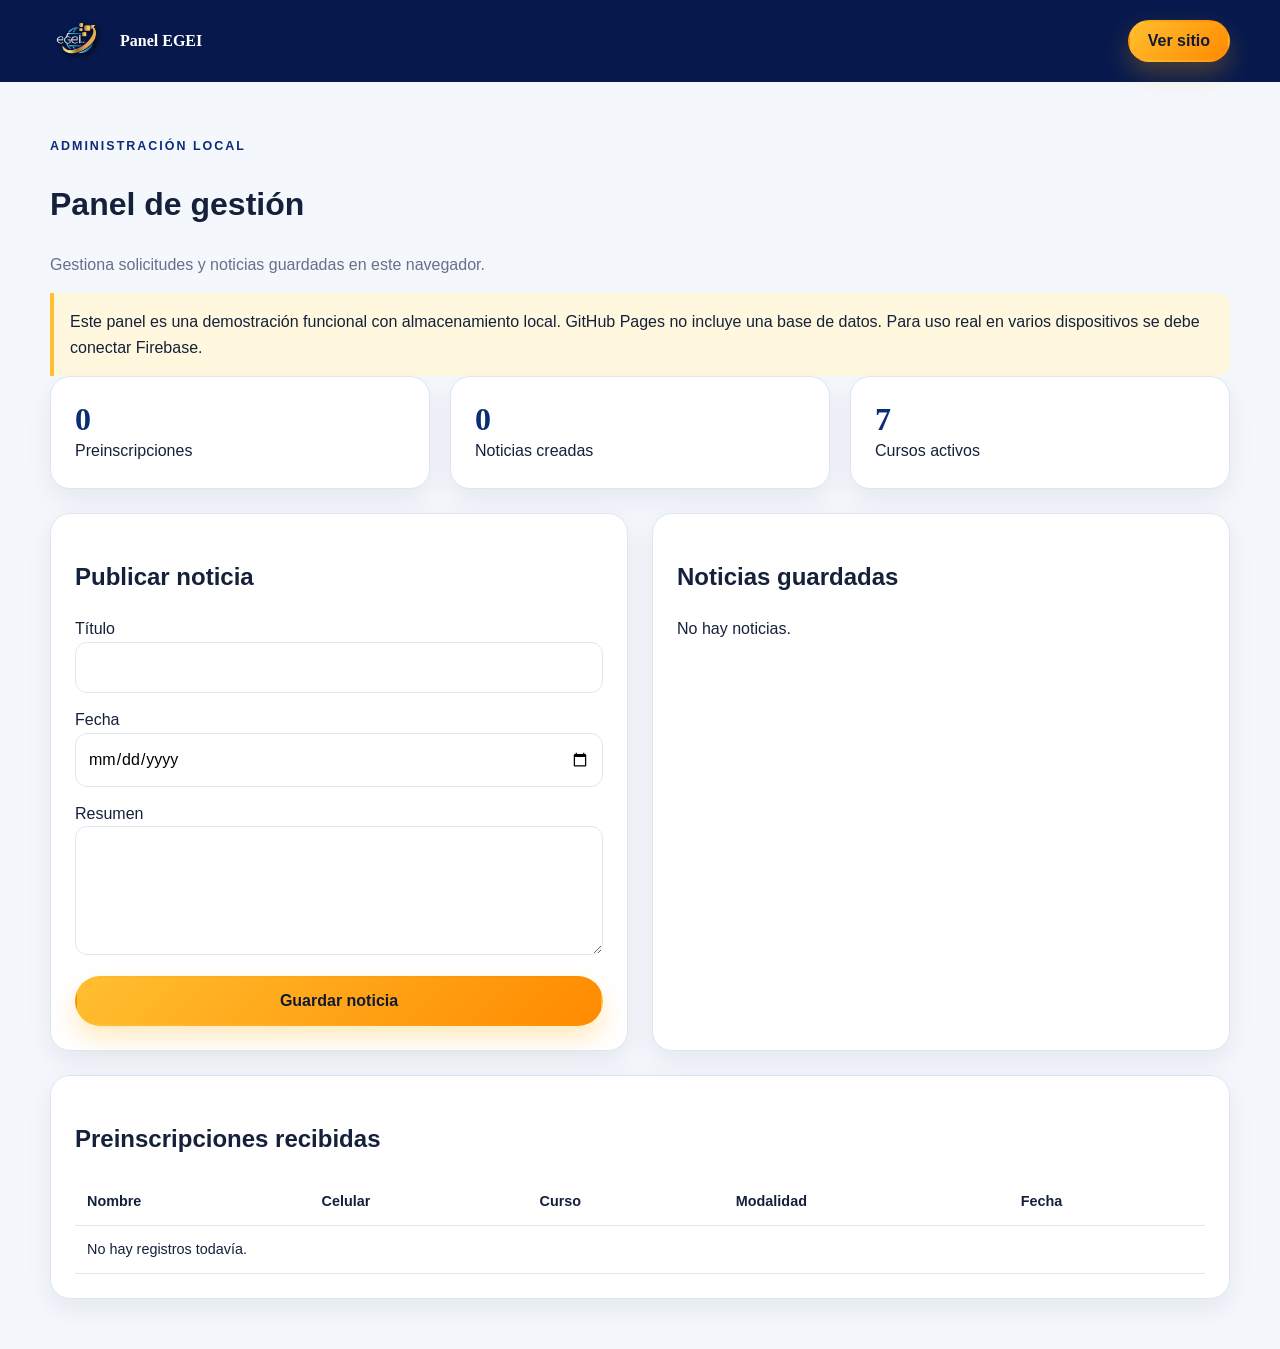
==== admin/index.html @ b2379aad "Add files via upload" ====
<!doctype html>
<html lang="es"><head>
<meta charset="utf-8"><meta name="viewport" content="width=device-width,initial-scale=1">
<title>Panel administrativo | EGEI Digital</title>
<link rel="stylesheet" href="../assets/css/style.css">
</head>
<body class="portal-shell">
<header class="portal-header"><div class="container">
<a class="portal-brand" href="../index.html"><img src="../assets/images/branding/logo-egei.png" alt="EGEI">Panel EGEI</a>
<a class="btn btn-small" href="../index.html">Ver sitio</a>
</div></header>
<main class="portal-main"><div class="container">
<div class="section-heading left"><span class="eyebrow dark">Administración local</span><h1>Panel de gestión</h1>
<p>Gestiona solicitudes y noticias guardadas en este navegador.</p></div>
<div class="portal-note">Este panel es una demostración funcional con almacenamiento local. GitHub Pages no incluye una base de datos. Para uso real en varios dispositivos se debe conectar Firebase.</div>
<div class="dashboard-grid">
<article class="metric-card"><strong id="metric-registrations">0</strong><span>Preinscripciones</span></article>
<article class="metric-card"><strong id="metric-news">0</strong><span>Noticias creadas</span></article>
<article class="metric-card"><strong>7</strong><span>Cursos activos</span></article>
</div>
<div class="admin-layout">
<section class="panel-card">
<h2>Publicar noticia</h2>
<form class="admin-form" id="news-form">
<label>Título<input id="news-title" required></label>
<label>Fecha<input id="news-date" type="date" required></label>
<label>Resumen<textarea id="news-summary" rows="4" required></textarea></label>
<button class="btn" type="submit">Guardar noticia</button>
</form>
</section>
<section class="panel-card">
<h2>Noticias guardadas</h2>
<div id="news-list"></div>
</section>
</div>
<section class="panel-card" style="margin-top:24px">
<h2>Preinscripciones recibidas</h2>
<div style="overflow:auto"><table class="data-table"><thead><tr><th>Nombre</th><th>Celular</th><th>Curso</th><th>Modalidad</th><th>Fecha</th></tr></thead><tbody id="registration-table"></tbody></table></div>
</section>
</div></main>
<script src="../assets/js/admin.js"></script>
</body></html>
---- assets/css/style.css ----
:root{
  --navy:#07194c;
  --navy-2:#0b2d78;
  --blue:#00a9e8;
  --gold:#ffbf2f;
  --purple:#5a16e8;
  --green:#138a42;
  --white:#fff;
  --ink:#15213a;
  --muted:#65708a;
  --surface:#f4f7fc;
  --line:#dfe6f2;
  --shadow:0 18px 50px rgba(7,25,76,.12);
  --radius:22px;
  --container:1180px;
}
*{box-sizing:border-box}
html{scroll-behavior:smooth}
body{margin:0;font-family:"Open Sans",sans-serif;color:var(--ink);background:var(--white);line-height:1.6;overflow-x:hidden}
img{display:block;max-width:100%}
a{color:inherit;text-decoration:none}
button,input,select,textarea{font:inherit}
button{cursor:pointer}
.container{width:min(calc(100% - 32px),var(--container));margin-inline:auto}
.skip-link{position:fixed;left:16px;top:-60px;background:#fff;padding:12px;z-index:999}
.skip-link:focus{top:16px}

.site-header{position:sticky;top:0;z-index:50;background:rgba(4,16,53,.94);backdrop-filter:blur(14px);box-shadow:0 8px 30px rgba(0,0,0,.15)}
.navbar{min-height:78px;display:flex;align-items:center;justify-content:space-between;gap:24px}
.brand{display:flex;align-items:center;gap:12px;color:#fff}
.brand img{width:64px;height:52px;object-fit:contain}
.brand span{display:grid;line-height:1.2}
.brand strong{font:800 1rem Montserrat}
.brand small{color:#c6d5f4;font-size:.72rem}
.nav-links{display:flex;align-items:center;gap:22px;color:#fff;font-weight:700;font-size:.9rem}
.nav-links>a:not(.btn):hover{color:var(--gold)}
.menu-toggle{display:none;background:transparent;border:0;padding:10px}
.menu-toggle span{display:block;width:27px;height:3px;margin:5px;border-radius:4px;background:#fff}

.btn{display:inline-flex;justify-content:center;align-items:center;min-height:50px;padding:0 22px;border:2px solid transparent;border-radius:999px;background:linear-gradient(135deg,var(--gold),#ff8a00);color:#111a35;font-weight:900;box-shadow:0 12px 25px rgba(255,170,0,.25);transition:.2s}
.btn:hover{transform:translateY(-2px);box-shadow:0 16px 30px rgba(255,170,0,.34)}
.btn-small{min-height:42px;padding-inline:18px}
.btn-outline{color:#fff;background:rgba(255,255,255,.08);border-color:rgba(255,255,255,.65);box-shadow:none}
.btn-light{background:#fff;color:var(--navy);box-shadow:none}

.hero-slider{min-height:680px;position:relative;background:var(--navy)}
.hero-slide{position:absolute;inset:0;display:grid;align-items:center;opacity:0;visibility:hidden;transform:scale(1.01);transition:opacity .7s,visibility .7s,transform 1.2s}
.hero-slide.active{opacity:1;visibility:visible;transform:scale(1)}
.hero-image{position:absolute;inset:0;background-position:center;background-size:cover}
.hero-overlay{position:absolute;inset:0;background:linear-gradient(90deg,rgba(3,12,43,.97),rgba(3,12,43,.72) 46%,rgba(3,12,43,.16) 78%)}
.hero-overlay-green{background:linear-gradient(90deg,rgba(2,45,21,.97),rgba(3,55,29,.76) 48%,rgba(2,29,18,.22) 78%)}
.hero-overlay-blue{background:linear-gradient(90deg,rgba(3,24,72,.97),rgba(0,77,146,.74) 48%,rgba(0,63,125,.18) 78%)}
.hero-content{position:relative;z-index:2;color:#fff;padding-block:90px}
.hero h1,.hero h2{max-width:760px;margin:14px 0 20px;font:900 clamp(2.5rem,6vw,5.3rem)/.99 Montserrat;letter-spacing:-3px;text-wrap:balance}
.hero p{max-width:630px;font-size:clamp(1rem,2vw,1.22rem);color:#d9e5ff}
.eyebrow{display:inline-flex;text-transform:uppercase;letter-spacing:2px;font-weight:800;font-size:.78rem;color:var(--gold)}
.eyebrow.dark{color:var(--navy-2)}
.hero-actions{display:flex;flex-wrap:wrap;gap:14px;margin-top:32px}
.hero-controls{position:absolute;z-index:6;left:50%;bottom:28px;transform:translateX(-50%);display:flex;align-items:center;justify-content:center;gap:14px;pointer-events:none}
.hero-controls button{pointer-events:auto}
.hero-arrow{width:42px;height:42px;border:1px solid rgba(255,255,255,.5);border-radius:50%;background:rgba(4,16,53,.48);color:#fff;font-size:1.8rem}
.hero-dots{display:flex;gap:8px;padding:10px 13px;background:rgba(4,16,53,.46);border-radius:99px}
.hero-dot{width:10px;height:10px;border:0;border-radius:50%;background:rgba(255,255,255,.45)}
.hero-dot.active{width:28px;border-radius:99px;background:var(--gold)}

.quick-info{position:relative;z-index:3;margin-top:-40px}
.quick-grid{display:grid;grid-template-columns:repeat(4,1fr);background:#fff;border-radius:var(--radius);box-shadow:var(--shadow);overflow:hidden}
.quick-grid article{padding:24px;text-align:center;border-right:1px solid var(--line)}
.quick-grid article:last-child{border:0}
.quick-grid strong{display:block;font:900 1.6rem Montserrat;color:var(--navy-2)}
.quick-grid span{color:var(--muted);font-size:.9rem}

.section{padding:100px 0}
.section-alt{background:var(--surface)}
.section-heading{max-width:760px;margin:0 auto 44px;text-align:center}
.section-heading.left{margin:0;text-align:left}
.section-heading h2,.contact-copy h2,.promo-card h2{margin:8px 0 14px;font:900 clamp(2rem,4vw,3.4rem)/1.08 Montserrat;letter-spacing:-1.6px}
.section-heading p{color:var(--muted)}

.starts-grid{display:grid;gap:18px}
.start-card{display:grid;grid-template-columns:92px 1fr auto;align-items:center;gap:24px;padding:22px 26px;border:1px solid var(--line);border-radius:20px;background:#fff;box-shadow:0 9px 28px rgba(7,25,76,.07)}
.start-date{width:74px;height:74px;display:grid;place-items:center;align-content:center;border-radius:18px;color:#fff;background:linear-gradient(135deg,var(--navy-2),var(--purple))}
.start-date strong{font:900 1.65rem/1 Montserrat}
.start-date span{font-size:.74rem;font-weight:900}
.start-card h3{margin:4px 0 3px;font:800 1.15rem Montserrat}
.start-card p{margin:0;color:var(--muted)}
.status{color:var(--green);font-size:.76rem;font-weight:900;text-transform:uppercase}

.course-tools{display:flex;align-items:end;justify-content:space-between;gap:24px;margin-bottom:28px}
.course-search{display:grid;gap:7px;width:min(100%,450px);font-weight:800;font-size:.86rem}
.course-search input{width:100%;padding:14px 18px;border:1px solid #cfd8e8;border-radius:999px;background:#fff}
.course-filters{display:flex;flex-wrap:wrap;gap:8px}
.filter-btn{border:1px solid var(--line);background:#fff;color:var(--navy-2);font-weight:800;padding:10px 14px;border-radius:999px}
.filter-btn.active,.filter-btn:hover{background:var(--navy-2);color:#fff}
.courses-grid{display:grid;grid-template-columns:repeat(3,1fr);gap:26px}
.course-card{border-radius:var(--radius);overflow:hidden;background:#fff;border:1px solid var(--line);box-shadow:0 10px 30px rgba(12,35,85,.07);transition:.25s}
.course-card:hover{transform:translateY(-8px);box-shadow:var(--shadow)}
.course-card img{width:100%;aspect-ratio:1/1;object-fit:cover}
.course-body{padding:22px}
.course-body h3{margin:10px 0 8px;font:800 1.22rem Montserrat}
.course-body p{min-height:76px;color:var(--muted)}
.tag{display:inline-flex;padding:5px 10px;border-radius:99px;background:#e9f2ff;color:var(--navy-2);font-size:.75rem;font-weight:800}
.text-link{padding:0;border:0;background:transparent;color:var(--navy-2);font-weight:900}
.text-link:hover{color:var(--purple)}
.course-card.is-hidden{display:none}
.empty-state{text-align:center;color:var(--muted);font-weight:800}

.benefits-grid{display:grid;grid-template-columns:repeat(4,1fr);gap:22px}
.benefits-grid article{padding:30px 24px;background:#fff;border-radius:var(--radius);box-shadow:0 8px 25px rgba(7,25,76,.07)}
.icon{width:48px;height:48px;display:grid;place-items:center;border-radius:15px;color:#fff;background:linear-gradient(135deg,var(--navy-2),var(--blue));font-weight:900;font-size:1.2rem}
.benefits-grid h3{font:800 1.08rem Montserrat;margin:18px 0 8px}
.benefits-grid p{color:var(--muted);font-size:.94rem}

.stats-section{padding-top:0}
.stats-grid{display:grid;grid-template-columns:repeat(4,1fr);gap:18px}
.stats-grid article{padding:32px;border-radius:22px;text-align:center;color:#fff;background:linear-gradient(135deg,var(--navy),var(--navy-2));box-shadow:var(--shadow)}
.stats-grid strong{display:block;font:900 2.3rem Montserrat;color:var(--gold)}
.stats-grid span{color:#d5e3ff}

.faq-layout{display:grid;grid-template-columns:.8fr 1.2fr;gap:70px;align-items:start}
.faq-list{display:grid;gap:14px}
.faq-item{border:1px solid var(--line);border-radius:18px;background:#fff;overflow:hidden}
.faq-question{width:100%;display:flex;justify-content:space-between;gap:20px;padding:20px 22px;border:0;background:#fff;color:var(--ink);font-weight:900;text-align:left}
.faq-question b{font-size:1.25rem;color:var(--navy-2)}
.faq-answer{max-height:0;overflow:hidden;transition:max-height .3s ease}
.faq-answer p{margin:0;padding:0 22px 22px;color:var(--muted)}
.faq-item.open .faq-answer{max-height:180px}
.faq-item.open .faq-question b{transform:rotate(45deg)}

.promo-section{padding-top:0}
.promo-card{padding:48px;border-radius:28px;color:#fff;display:flex;align-items:center;justify-content:space-between;gap:32px;background:radial-gradient(circle at 80% 10%,rgba(0,169,232,.65),transparent 30%),linear-gradient(135deg,var(--navy),var(--purple))}
.promo-card>div{max-width:760px}
.promo-card p{color:#d8e6ff}

.contact-grid{display:grid;grid-template-columns:.85fr 1.15fr;gap:70px;align-items:start}
.contact-copy p{color:var(--muted)}
.contact-data{margin-top:30px;padding:22px;border-left:4px solid var(--gold);background:var(--surface);border-radius:0 16px 16px 0}
.contact-data p{margin:5px 0}
.social-links{display:flex;gap:10px;margin-top:22px}
.social-links a{padding:10px 14px;border-radius:999px;background:var(--navy-2);color:#fff;font-weight:800}
.contact-form{display:grid;gap:18px;padding:32px;border-radius:var(--radius);background:#fff;box-shadow:var(--shadow);border:1px solid var(--line)}
.contact-form label{display:grid;gap:7px;font-weight:800;font-size:.9rem}
.contact-form input,.contact-form select,.contact-form textarea{width:100%;padding:14px 15px;border-radius:12px;border:1px solid #cfd8e8;background:#fbfcff;color:var(--ink)}
.contact-form input:focus,.contact-form select:focus,.contact-form textarea:focus{outline:3px solid rgba(0,169,232,.18);border-color:var(--blue)}
.contact-form small{color:var(--muted)}

.footer{padding:56px 0 20px;color:#d8e6ff;background:#030d2e}
.footer-grid{display:flex;align-items:center;justify-content:space-between;gap:30px;padding-bottom:36px}
.footer-brand{display:flex;align-items:center;gap:16px}
.footer-brand img{width:84px}
.footer-brand div{display:grid}
.footer-brand strong{color:#fff;font:800 1.1rem Montserrat}
.footer-brand span{color:#9db0d6}
.footer-links{display:flex;flex-wrap:wrap;gap:22px;font-weight:700}
.footer-links a:hover{color:var(--gold)}
.footer-bottom{display:flex;justify-content:space-between;gap:20px;padding-top:20px;border-top:1px solid rgba(255,255,255,.12);color:#8fa5d0;font-size:.86rem}

.whatsapp-float{position:fixed;right:20px;bottom:78px;z-index:30;display:inline-flex;align-items:center;gap:9px;min-height:50px;padding:0 18px;border-radius:999px;color:#fff;background:#20b858;box-shadow:0 16px 36px rgba(13,135,65,.32);font-weight:900}
.back-to-top{position:fixed;right:20px;bottom:20px;z-index:20;width:46px;height:46px;border:0;border-radius:50%;background:var(--navy-2);color:#fff;box-shadow:var(--shadow);opacity:0;pointer-events:none;transform:translateY(10px);transition:.2s}
.back-to-top.visible{opacity:1;pointer-events:auto;transform:none}

.reveal{opacity:0;transform:translateY(24px);transition:opacity .7s ease,transform .7s ease}
.reveal.visible{opacity:1;transform:none}

@media(max-width:980px){
  .menu-toggle{display:block}
  .nav-links{display:none;position:absolute;top:78px;left:16px;right:16px;padding:22px;border-radius:18px;background:#07194c;box-shadow:var(--shadow);flex-direction:column;align-items:stretch}
  .nav-links.open{display:flex}
  .courses-grid{grid-template-columns:repeat(2,1fr)}
  .benefits-grid,.stats-grid{grid-template-columns:repeat(2,1fr)}
  .contact-grid,.faq-layout{grid-template-columns:1fr}
}
@media(max-width:680px){
  .brand small{display:none}
  .brand img{width:56px}
  .hero-slider{min-height:620px}
  .hero-image{background-position:62% center}
  .hero-overlay{background:linear-gradient(90deg,rgba(3,12,43,.97),rgba(3,12,43,.76))}
  .hero h1,.hero h2{letter-spacing:-1.7px}
  .quick-info{margin-top:0}
  .quick-grid{grid-template-columns:repeat(2,1fr);border-radius:0}
  .quick-grid article:nth-child(2){border-right:0}
  .section{padding:72px 0}
  .start-card{grid-template-columns:74px 1fr;padding:18px;gap:16px}
  .start-card .btn{grid-column:1/-1;width:100%}
  .course-tools{align-items:stretch;flex-direction:column}
  .courses-grid,.benefits-grid,.stats-grid{grid-template-columns:1fr}
  .course-body p{min-height:0}
  .promo-card{padding:32px 24px;flex-direction:column;align-items:flex-start}
  .contact-form{padding:23px}
  .footer-grid,.footer-bottom{flex-direction:column;align-items:flex-start}
  .whatsapp-float{right:14px;bottom:72px;padding:0;width:52px;justify-content:center}
  .whatsapp-float strong{display:none}
}

.blog-grid{display:grid;grid-template-columns:repeat(3,1fr);gap:24px}
.blog-card{padding:28px;border:1px solid var(--line);border-radius:var(--radius);background:#fff;box-shadow:0 10px 30px rgba(12,35,85,.07)}
.blog-card h3{font:800 1.2rem Montserrat;margin:10px 0}
.blog-card p{color:var(--muted)}
.blog-date{color:var(--purple);font-weight:900;font-size:.78rem;text-transform:uppercase}
.portal-shell{min-height:100vh;background:var(--surface)}
.portal-header{background:var(--navy);color:#fff;padding:18px 0}
.portal-header .container{display:flex;align-items:center;justify-content:space-between;gap:20px}
.portal-brand{display:flex;align-items:center;gap:12px;font:800 1rem Montserrat}
.portal-brand img{width:58px}
.portal-main{padding:50px 0}
.dashboard-grid{display:grid;grid-template-columns:repeat(3,1fr);gap:20px}
.metric-card,.panel-card{background:#fff;border:1px solid var(--line);border-radius:20px;padding:24px;box-shadow:0 10px 28px rgba(7,25,76,.07)}
.metric-card strong{display:block;font:900 2rem Montserrat;color:var(--navy-2)}
.admin-layout{display:grid;grid-template-columns:1fr 1fr;gap:24px;margin-top:24px}
.admin-form{display:grid;gap:14px}
.admin-form input,.admin-form select,.admin-form textarea{width:100%;padding:12px;border:1px solid var(--line);border-radius:12px}
.data-table{width:100%;border-collapse:collapse}
.data-table th,.data-table td{padding:12px;border-bottom:1px solid var(--line);text-align:left;font-size:.9rem}
.portal-note{padding:16px;border-left:4px solid var(--gold);background:#fff8df;border-radius:0 12px 12px 0}
@media(max-width:900px){.blog-grid,.dashboard-grid,.admin-layout{grid-template-columns:1fr}}
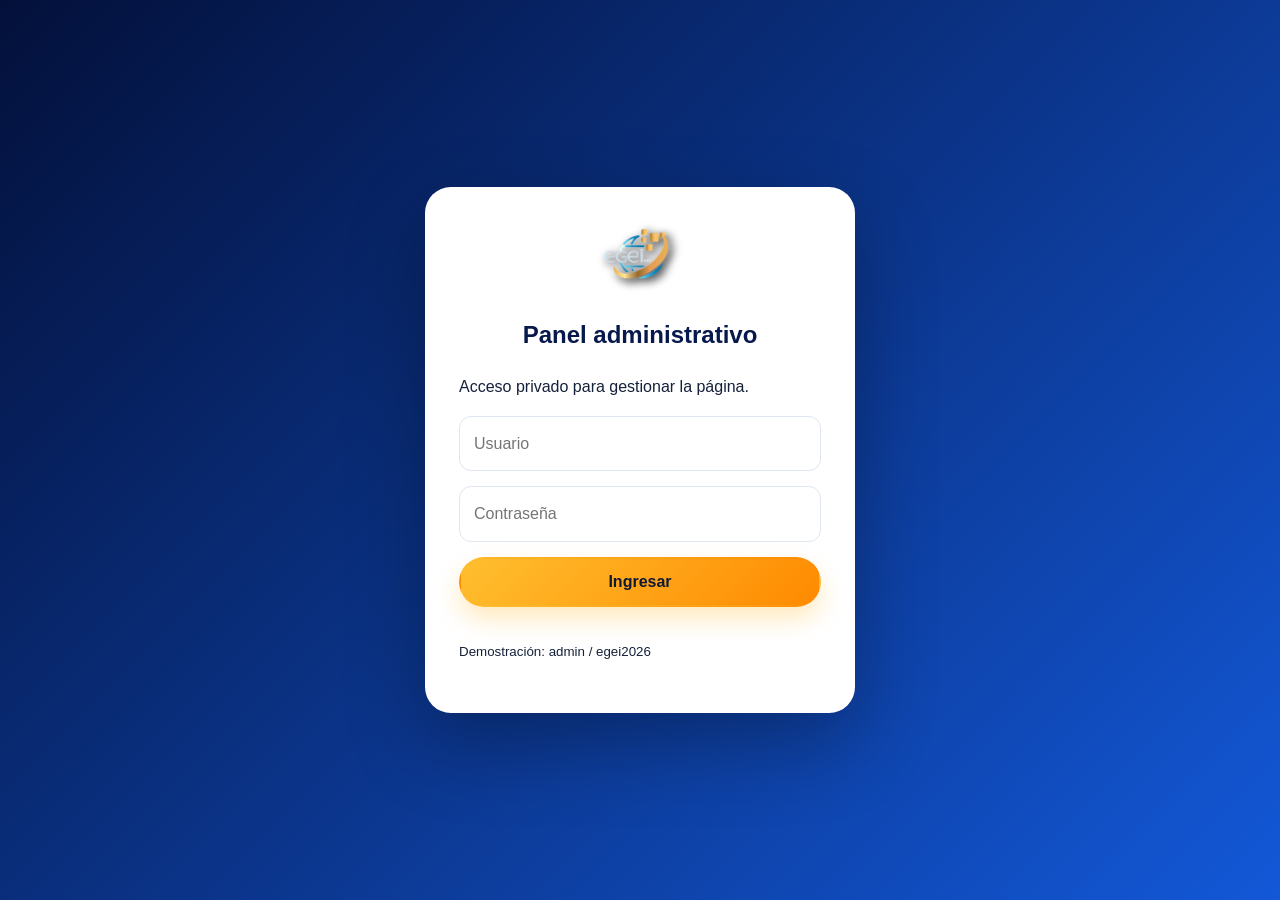
==== commit 546894aa: "Add files via upload" ====
--- a/admin/index.html
+++ b/admin/index.html
@@ -1,42 +1,9 @@
-<!doctype html>
-<html lang="es"><head>
-<meta charset="utf-8"><meta name="viewport" content="width=device-width,initial-scale=1">
-<title>Panel administrativo | EGEI Digital</title>
-<link rel="stylesheet" href="../assets/css/style.css">
-</head>
-<body class="portal-shell">
-<header class="portal-header"><div class="container">
-<a class="portal-brand" href="../index.html"><img src="../assets/images/branding/logo-egei.png" alt="EGEI">Panel EGEI</a>
-<a class="btn btn-small" href="../index.html">Ver sitio</a>
-</div></header>
-<main class="portal-main"><div class="container">
-<div class="section-heading left"><span class="eyebrow dark">Administración local</span><h1>Panel de gestión</h1>
-<p>Gestiona solicitudes y noticias guardadas en este navegador.</p></div>
-<div class="portal-note">Este panel es una demostración funcional con almacenamiento local. GitHub Pages no incluye una base de datos. Para uso real en varios dispositivos se debe conectar Firebase.</div>
-<div class="dashboard-grid">
-<article class="metric-card"><strong id="metric-registrations">0</strong><span>Preinscripciones</span></article>
-<article class="metric-card"><strong id="metric-news">0</strong><span>Noticias creadas</span></article>
-<article class="metric-card"><strong>7</strong><span>Cursos activos</span></article>
-</div>
-<div class="admin-layout">
-<section class="panel-card">
-<h2>Publicar noticia</h2>
-<form class="admin-form" id="news-form">
-<label>Título<input id="news-title" required></label>
-<label>Fecha<input id="news-date" type="date" required></label>
-<label>Resumen<textarea id="news-summary" rows="4" required></textarea></label>
-<button class="btn" type="submit">Guardar noticia</button>
-</form>
-</section>
-<section class="panel-card">
-<h2>Noticias guardadas</h2>
-<div id="news-list"></div>
-</section>
-</div>
-<section class="panel-card" style="margin-top:24px">
-<h2>Preinscripciones recibidas</h2>
-<div style="overflow:auto"><table class="data-table"><thead><tr><th>Nombre</th><th>Celular</th><th>Curso</th><th>Modalidad</th><th>Fecha</th></tr></thead><tbody id="registration-table"></tbody></table></div>
-</section>
-</div></main>
-<script src="../assets/js/admin.js"></script>
-</body></html>+<!doctype html><html lang="es"><head><meta charset="utf-8"><meta name="viewport" content="width=device-width,initial-scale=1"><title>Panel EGEI</title><link rel="stylesheet" href="../assets/css/style.css"></head><body><div class="admin-shell">
+<aside class="admin-sidebar"><a class="portal-brand" href="../index.html"><img src="../assets/images/branding/logo-egei.png" alt="EGEI">Panel EGEI</a><nav class="admin-nav"><button class="active" data-id="resumen">Resumen</button><button data-id="inicios">Inicios</button><button data-id="banners">Banners</button><button data-id="noticias">Noticias</button><button data-id="registros">Preinscripciones</button><a href="../index.html">Ver página</a><button id="logout">Cerrar sesión</button></nav></aside>
+<main class="admin-main"><h1>Panel de control</h1>
+<section class="admin-section active" id="resumen"><div class="admin-card-grid"><article class="metric-card"><strong id="m-reg">0</strong><span>Preinscripciones</span></article><article class="metric-card"><strong id="m-news">0</strong><span>Noticias</span></article><article class="metric-card"><strong>7</strong><span>Cursos</span></article><article class="metric-card"><strong>2</strong><span>Modalidades</span></article></div></section>
+<section class="admin-section" id="inicios"><div class="panel-card"><h2>Gestión de próximos inicios</h2><p>Área preparada para conectar fechas con Firebase.</p></div></section>
+<section class="admin-section" id="banners"><div class="panel-card"><h2>Gestión de banners</h2><p>Área preparada para administrar promociones destacadas.</p></div></section>
+<section class="admin-section" id="noticias"><div class="panel-card"><h2>Noticias</h2><form class="admin-form" id="news-form"><input id="news-title" placeholder="Título" required><input id="news-date" type="date" required><textarea id="news-summary" placeholder="Resumen" required></textarea><button class="btn">Guardar</button></form><div id="news-list"></div></div></section>
+<section class="admin-section" id="registros"><div class="panel-card"><h2>Preinscripciones</h2><div style="overflow:auto"><table class="data-table"><thead><tr><th>Nombre</th><th>Celular</th><th>Curso</th><th>Modalidad</th></tr></thead><tbody id="registration-table"></tbody></table></div></div></section>
+</main></div><script src="../assets/js/admin-v7.js"></script></body></html>
--- a/assets/css/style.css
+++ b/assets/css/style.css
@@ -214,3 +214,22 @@
 .data-table th,.data-table td{padding:12px;border-bottom:1px solid var(--line);text-align:left;font-size:.9rem}
 .portal-note{padding:16px;border-left:4px solid var(--gold);background:#fff8df;border-radius:0 12px 12px 0}
 @media(max-width:900px){.blog-grid,.dashboard-grid,.admin-layout{grid-template-columns:1fr}}
+
+body.dark-mode{--white:#081127;--ink:#edf4ff;--muted:#aab8d5;--surface:#0d1933;--line:#253454;background:#081127;color:var(--ink)}
+body.dark-mode .course-card,body.dark-mode .start-card,body.dark-mode .benefits-grid article,body.dark-mode .faq-item,body.dark-mode .faq-question,body.dark-mode .contact-form,body.dark-mode .blog-card,body.dark-mode .quick-grid{background:#101d38;color:var(--ink)}
+.theme-toggle{width:40px;height:40px;border:1px solid rgba(255,255,255,.3);border-radius:50%;background:rgba(255,255,255,.08);color:#fff}
+.admin-shell{display:grid;grid-template-columns:250px 1fr;min-height:100vh;background:var(--surface)}
+.admin-sidebar{background:#06143f;color:#fff;padding:25px 18px}
+.admin-nav{display:grid;gap:8px;margin-top:28px}
+.admin-nav button,.admin-nav a{padding:12px;border:0;border-radius:12px;background:transparent;color:#fff;text-align:left;font-weight:800}
+.admin-nav button.active,.admin-nav button:hover,.admin-nav a:hover{background:rgba(255,255,255,.12)}
+.admin-main{padding:34px}.admin-section{display:none}.admin-section.active{display:block}
+.admin-card-grid{display:grid;grid-template-columns:repeat(4,1fr);gap:18px}
+.login-shell{min-height:100vh;display:grid;place-items:center;padding:24px;background:linear-gradient(135deg,#03103a,#1358d8)}
+.login-card{width:min(100%,430px);padding:34px;border-radius:26px;background:#fff;box-shadow:0 30px 80px rgba(0,0,0,.3)}
+.login-card img{width:95px;margin:auto}.login-card h1{text-align:center;color:#07194c}
+.login-form{display:grid;gap:15px}.login-form input{padding:14px;border:1px solid #dfe6f2;border-radius:12px}
+.platform-grid{display:grid;grid-template-columns:repeat(4,1fr);gap:20px}
+.platform-card{padding:26px;border-radius:20px;background:#fff;border:1px solid var(--line);box-shadow:0 10px 28px rgba(7,25,76,.07)}
+@media(max-width:900px){.admin-shell{grid-template-columns:1fr}.admin-card-grid,.platform-grid{grid-template-columns:repeat(2,1fr)}}
+@media(max-width:600px){.admin-card-grid,.platform-grid{grid-template-columns:1fr}}
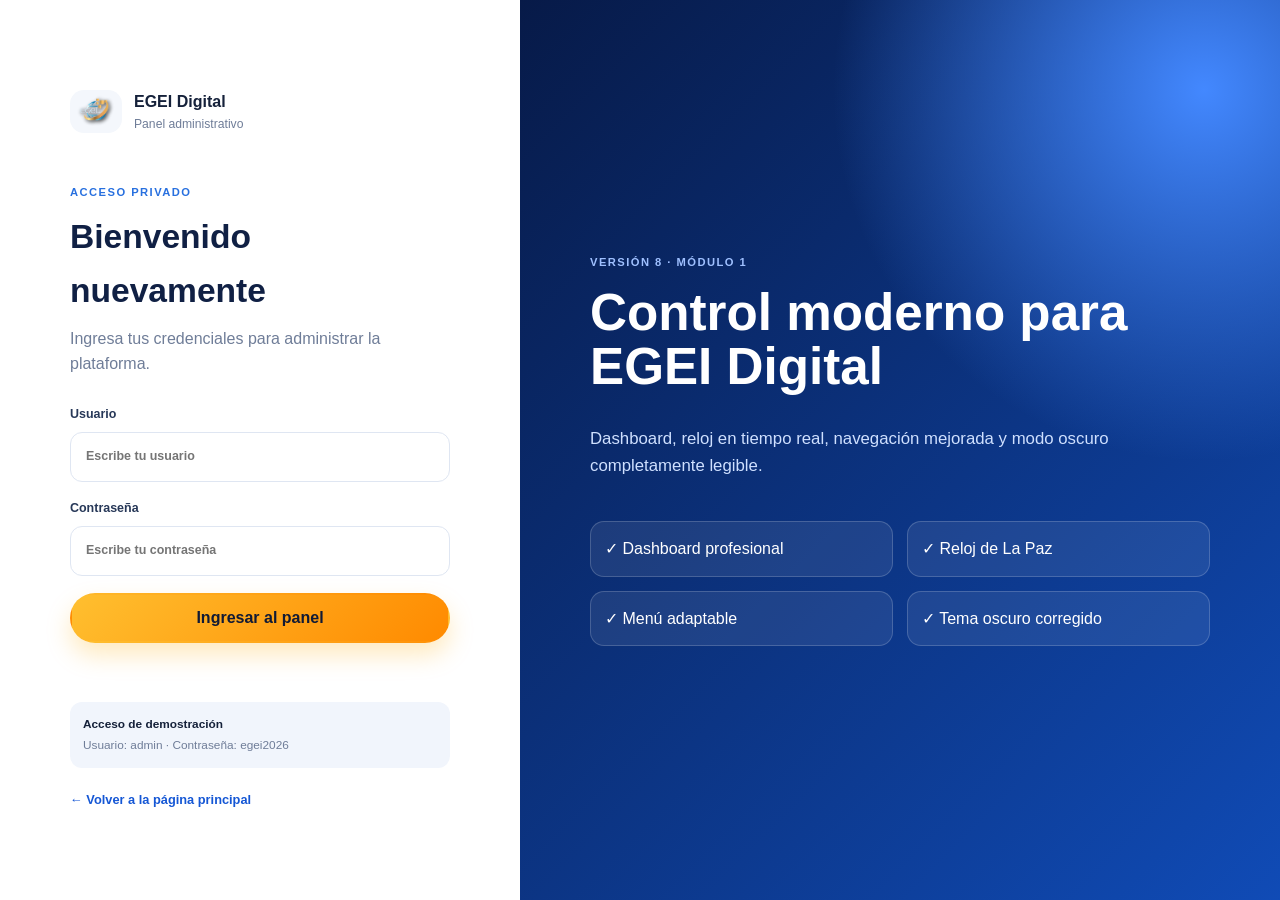
==== commit 8be63a94: "Add files via upload" ====
--- a/admin/index.html
+++ b/admin/index.html
@@ -1,9 +1,124 @@
-<!doctype html><html lang="es"><head><meta charset="utf-8"><meta name="viewport" content="width=device-width,initial-scale=1"><title>Panel EGEI</title><link rel="stylesheet" href="../assets/css/style.css"></head><body><div class="admin-shell">
-<aside class="admin-sidebar"><a class="portal-brand" href="../index.html"><img src="../assets/images/branding/logo-egei.png" alt="EGEI">Panel EGEI</a><nav class="admin-nav"><button class="active" data-id="resumen">Resumen</button><button data-id="inicios">Inicios</button><button data-id="banners">Banners</button><button data-id="noticias">Noticias</button><button data-id="registros">Preinscripciones</button><a href="../index.html">Ver página</a><button id="logout">Cerrar sesión</button></nav></aside>
-<main class="admin-main"><h1>Panel de control</h1>
-<section class="admin-section active" id="resumen"><div class="admin-card-grid"><article class="metric-card"><strong id="m-reg">0</strong><span>Preinscripciones</span></article><article class="metric-card"><strong id="m-news">0</strong><span>Noticias</span></article><article class="metric-card"><strong>7</strong><span>Cursos</span></article><article class="metric-card"><strong>2</strong><span>Modalidades</span></article></div></section>
-<section class="admin-section" id="inicios"><div class="panel-card"><h2>Gestión de próximos inicios</h2><p>Área preparada para conectar fechas con Firebase.</p></div></section>
-<section class="admin-section" id="banners"><div class="panel-card"><h2>Gestión de banners</h2><p>Área preparada para administrar promociones destacadas.</p></div></section>
-<section class="admin-section" id="noticias"><div class="panel-card"><h2>Noticias</h2><form class="admin-form" id="news-form"><input id="news-title" placeholder="Título" required><input id="news-date" type="date" required><textarea id="news-summary" placeholder="Resumen" required></textarea><button class="btn">Guardar</button></form><div id="news-list"></div></div></section>
-<section class="admin-section" id="registros"><div class="panel-card"><h2>Preinscripciones</h2><div style="overflow:auto"><table class="data-table"><thead><tr><th>Nombre</th><th>Celular</th><th>Curso</th><th>Modalidad</th></tr></thead><tbody id="registration-table"></tbody></table></div></div></section>
-</main></div><script src="../assets/js/admin-v7.js"></script></body></html>+<!doctype html>
+<html lang="es">
+<head>
+  <meta charset="utf-8">
+  <meta name="viewport" content="width=device-width,initial-scale=1">
+  <meta name="theme-color" content="#071a48">
+  <title>Panel administrativo | EGEI Digital</title>
+  <link rel="stylesheet" href="../assets/css/style.css">
+  <link rel="stylesheet" href="../assets/css/admin-v8.css">
+</head>
+<body class="admin-body">
+<div class="v8-admin-shell" id="admin-shell">
+  <aside class="v8-sidebar" id="sidebar">
+    <div class="v8-brand">
+      <img src="../assets/images/branding/logo-egei.png" alt="EGEI Digital">
+      <div><strong>EGEI Digital</strong><span>Administración</span></div>
+    </div>
+
+    <nav class="v8-nav" aria-label="Panel administrativo">
+      <button class="v8-nav-item active" data-section="dashboard"><span>⌂</span><b>Dashboard</b></button>
+      <button class="v8-nav-item" data-section="courses"><span>▤</span><b>Cursos</b></button>
+      <button class="v8-nav-item" data-section="starts"><span>▣</span><b>Próximos inicios</b></button>
+      <button class="v8-nav-item" data-section="banners"><span>▧</span><b>Banners</b></button>
+      <button class="v8-nav-item" data-section="news"><span>✦</span><b>Noticias</b></button>
+      <button class="v8-nav-item" data-section="registrations"><span>◎</span><b>Preinscripciones</b></button>
+      <button class="v8-nav-item" data-section="settings"><span>⚙</span><b>Configuración</b></button>
+    </nav>
+
+    <div class="v8-sidebar-bottom">
+      <a href="../index.html" class="v8-view-site">Ver página pública</a>
+      <button id="logout-button" class="v8-logout">Cerrar sesión</button>
+    </div>
+  </aside>
+
+  <main class="v8-main">
+    <header class="v8-topbar">
+      <div class="v8-topbar-left">
+        <button class="v8-icon-button" id="sidebar-toggle" aria-label="Contraer menú">☰</button>
+        <div>
+          <span class="v8-kicker">Panel de administración</span>
+          <h1 id="section-title">Dashboard</h1>
+        </div>
+      </div>
+
+      <div class="v8-topbar-right">
+        <div class="v8-clock-card" aria-label="Hora actual de La Paz">
+          <span id="current-date">—</span>
+          <strong id="current-clock">00:00:00</strong>
+          <small>La Paz, Bolivia</small>
+        </div>
+        <button class="v8-icon-button" id="theme-toggle" aria-label="Cambiar tema">☾</button>
+        <div class="v8-user">
+          <div class="v8-avatar">AD</div>
+          <div><strong>Administrador</strong><span><i></i> Sesión activa</span></div>
+        </div>
+      </div>
+    </header>
+
+    <section class="v8-section active" id="dashboard">
+      <div class="v8-welcome">
+        <div>
+          <span class="v8-kicker">Resumen general</span>
+          <h2>Bienvenido al panel de EGEI Digital</h2>
+          <p>Controla la actividad del centro de capacitación desde una sola pantalla.</p>
+        </div>
+        <div class="v8-welcome-date" id="welcome-date"></div>
+      </div>
+
+      <div class="v8-metrics">
+        <article class="v8-metric"><span class="v8-metric-icon">◎</span><div><small>Preinscripciones</small><strong id="metric-registrations">0</strong><em>Registros guardados</em></div></article>
+        <article class="v8-metric"><span class="v8-metric-icon">▤</span><div><small>Cursos activos</small><strong id="metric-courses">7</strong><em>Oferta académica</em></div></article>
+        <article class="v8-metric"><span class="v8-metric-icon">▣</span><div><small>Próximos inicios</small><strong id="metric-starts">3</strong><em>Fechas programadas</em></div></article>
+        <article class="v8-metric"><span class="v8-metric-icon">✦</span><div><small>Noticias</small><strong id="metric-news">0</strong><em>Publicaciones</em></div></article>
+      </div>
+
+      <div class="v8-dashboard-grid">
+        <article class="v8-panel v8-chart-panel">
+          <div class="v8-panel-head"><div><span class="v8-kicker">Últimos 7 días</span><h3>Actividad de preinscripciones</h3></div><span class="v8-badge">Actualizado</span></div>
+          <div class="v8-chart" id="activity-chart"></div>
+        </article>
+
+        <article class="v8-panel">
+          <div class="v8-panel-head"><div><span class="v8-kicker">Accesos rápidos</span><h3>Gestión principal</h3></div></div>
+          <div class="v8-quick-actions">
+            <button data-go="courses"><span>＋</span><b>Nuevo curso</b><small>Administrar oferta</small></button>
+            <button data-go="starts"><span>◷</span><b>Agregar inicio</b><small>Programar fecha</small></button>
+            <button data-go="banners"><span>▧</span><b>Nuevo banner</b><small>Publicar promoción</small></button>
+            <button data-go="registrations"><span>◎</span><b>Ver registros</b><small>Revisar interesados</small></button>
+          </div>
+        </article>
+
+        <article class="v8-panel">
+          <div class="v8-panel-head"><div><span class="v8-kicker">Estado del sistema</span><h3>Servicios</h3></div></div>
+          <div class="v8-status-list">
+            <div><span><i class="ok"></i>Página pública</span><b>Activa</b></div>
+            <div><span><i class="ok"></i>Modo oscuro</span><b>Disponible</b></div>
+            <div><span><i class="pending"></i>Excel Online</span><b>Pendiente</b></div>
+            <div><span><i class="pending"></i>Firebase</span><b>Pendiente</b></div>
+          </div>
+        </article>
+
+        <article class="v8-panel">
+          <div class="v8-panel-head"><div><span class="v8-kicker">Sesión actual</span><h3>Información</h3></div></div>
+          <div class="v8-session-info">
+            <div><span>Usuario</span><strong>Administrador</strong></div>
+            <div><span>Zona horaria</span><strong>America/La_Paz</strong></div>
+            <div><span>Versión</span><strong>8 · Módulo 1</strong></div>
+            <div><span>Último acceso</span><strong id="last-access">Ahora</strong></div>
+          </div>
+        </article>
+      </div>
+    </section>
+
+    <section class="v8-section" id="courses"><div class="v8-empty-module"><span>▤</span><h2>Gestión de cursos</h2><p>La estructura visual está lista. Las funciones para crear, editar y eliminar cursos se activarán en el Módulo 2.</p></div></section>
+    <section class="v8-section" id="starts"><div class="v8-empty-module"><span>▣</span><h2>Próximos inicios</h2><p>La administración de fechas, horas, cupos y estados se activará en el Módulo 2.</p></div></section>
+    <section class="v8-section" id="banners"><div class="v8-empty-module"><span>▧</span><h2>Gestión de banners</h2><p>La carga y edición de promociones se incorporará en el Módulo 2.</p></div></section>
+    <section class="v8-section" id="news"><div class="v8-empty-module"><span>✦</span><h2>Noticias</h2><p>El editor de noticias se incorporará en el Módulo 2.</p></div></section>
+    <section class="v8-section" id="registrations"><div class="v8-empty-module"><span>◎</span><h2>Preinscripciones</h2><p>La ventana integrada y la conexión con Excel Online se implementarán en el Módulo 3.</p></div></section>
+    <section class="v8-section" id="settings"><div class="v8-empty-module"><span>⚙</span><h2>Configuración</h2><p>Preferencias visuales, datos institucionales y conexiones externas.</p></div></section>
+  </main>
+</div>
+<script src="../assets/js/admin-v8.js"></script>
+</body>
+</html>
--- a/assets/css/admin-v8.css
+++ b/assets/css/admin-v8.css
@@ -0,0 +1,51 @@
+
+:root{--v8-bg:#f4f7fc;--v8-card:#fff;--v8-text:#14213d;--v8-muted:#6f7d98;--v8-line:#e4eaf4;--v8-primary:#1557d5;--v8-primary-2:#062b78;--v8-sidebar:#071a48;--v8-good:#16a269;--v8-warning:#f3a712}
+*{box-sizing:border-box}
+.admin-body{margin:0;background:var(--v8-bg);color:var(--v8-text);font-family:Inter,Arial,sans-serif}
+.v8-admin-shell{display:grid;grid-template-columns:270px minmax(0,1fr);min-height:100vh}
+.v8-sidebar{position:sticky;top:0;height:100vh;padding:26px 18px;background:linear-gradient(180deg,#071a48,#061134);color:#fff;display:flex;flex-direction:column;z-index:30}
+.v8-brand{display:flex;align-items:center;gap:12px;padding:0 10px 26px;border-bottom:1px solid rgba(255,255,255,.12)}
+.v8-brand img{width:48px;height:48px;object-fit:contain;background:#fff;border-radius:14px;padding:5px}
+.v8-brand strong,.v8-brand span{display:block}.v8-brand strong{font-size:1rem}.v8-brand span{font-size:.78rem;color:#aac0ee;margin-top:3px}
+.v8-nav{display:grid;gap:7px;margin-top:24px}
+.v8-nav-item{display:flex;align-items:center;gap:13px;width:100%;padding:13px 14px;border:0;border-radius:13px;background:transparent;color:#dbe6ff;text-align:left;cursor:pointer}
+.v8-nav-item span{display:grid;place-items:center;width:27px;font-size:1.15rem}.v8-nav-item b{font-size:.9rem}
+.v8-nav-item:hover,.v8-nav-item.active{background:linear-gradient(90deg,rgba(45,111,236,.9),rgba(45,111,236,.35));color:#fff}
+.v8-sidebar-bottom{margin-top:auto;display:grid;gap:9px}.v8-view-site,.v8-logout{padding:12px;border-radius:12px;text-align:center;text-decoration:none;font-weight:800;font-size:.84rem}
+.v8-view-site{background:#fff;color:#071a48}.v8-logout{border:1px solid rgba(255,255,255,.2);background:transparent;color:#fff}
+.v8-main{min-width:0;padding:0 30px 36px}
+.v8-topbar{position:sticky;top:0;z-index:20;display:flex;justify-content:space-between;align-items:center;gap:20px;padding:20px 0;background:rgba(244,247,252,.92);backdrop-filter:blur(14px)}
+.v8-topbar-left,.v8-topbar-right,.v8-user{display:flex;align-items:center;gap:14px}
+.v8-topbar h1{margin:2px 0 0;font-size:1.55rem}.v8-kicker{font-size:.7rem;letter-spacing:.13em;text-transform:uppercase;font-weight:900;color:#2870df}.v8-kicker.light{color:#9fc0ff}
+.v8-icon-button{width:43px;height:43px;border:1px solid var(--v8-line);border-radius:13px;background:var(--v8-card);color:var(--v8-text);font-size:1.05rem;cursor:pointer}
+.v8-clock-card{min-width:175px;padding:8px 14px;border:1px solid var(--v8-line);border-radius:14px;background:var(--v8-card);text-align:right;box-shadow:0 8px 25px rgba(31,63,118,.05)}
+.v8-clock-card span,.v8-clock-card small{display:block;color:var(--v8-muted);font-size:.68rem}.v8-clock-card strong{font-size:1.18rem;letter-spacing:.05em}
+.v8-avatar{display:grid;place-items:center;width:43px;height:43px;border-radius:14px;background:linear-gradient(135deg,#1557d5,#6a4ee8);color:#fff;font-weight:900}
+.v8-user strong,.v8-user span{display:block}.v8-user strong{font-size:.84rem}.v8-user span{font-size:.7rem;color:var(--v8-muted);margin-top:4px}.v8-user i{display:inline-block;width:7px;height:7px;border-radius:50%;background:var(--v8-good);margin-right:4px}
+.v8-section{display:none}.v8-section.active{display:block}
+.v8-welcome{display:flex;justify-content:space-between;gap:20px;align-items:center;padding:30px;border-radius:24px;background:linear-gradient(120deg,#09265f,#1c65e4);color:#fff;box-shadow:0 18px 40px rgba(18,77,176,.22)}
+.v8-welcome h2{margin:6px 0 8px;font-size:1.7rem}.v8-welcome p{margin:0;color:#dbe8ff}.v8-welcome .v8-kicker{color:#aecdff}
+.v8-welcome-date{padding:14px 18px;border-radius:16px;background:rgba(255,255,255,.13);font-weight:800;text-align:center;min-width:190px}
+.v8-metrics{display:grid;grid-template-columns:repeat(4,1fr);gap:18px;margin:22px 0}
+.v8-metric{display:flex;align-items:center;gap:15px;padding:21px;border:1px solid var(--v8-line);border-radius:20px;background:var(--v8-card);box-shadow:0 10px 28px rgba(27,55,105,.06)}
+.v8-metric-icon{display:grid;place-items:center;width:48px;height:48px;border-radius:15px;background:#edf4ff;color:#1557d5;font-size:1.3rem}.v8-metric small,.v8-metric strong,.v8-metric em{display:block}.v8-metric small{color:var(--v8-muted);font-weight:700}.v8-metric strong{font-size:1.8rem;margin:3px 0}.v8-metric em{font-style:normal;font-size:.68rem;color:var(--v8-muted)}
+.v8-dashboard-grid{display:grid;grid-template-columns:1.35fr .85fr;gap:20px}
+.v8-panel{padding:24px;border:1px solid var(--v8-line);border-radius:22px;background:var(--v8-card);box-shadow:0 10px 30px rgba(27,55,105,.05)}
+.v8-panel-head{display:flex;justify-content:space-between;gap:15px;align-items:flex-start}.v8-panel h3{margin:5px 0 0;font-size:1.05rem}.v8-badge{padding:7px 10px;border-radius:999px;background:#e8f8f1;color:#168258;font-size:.7rem;font-weight:900}
+.v8-chart{height:230px;display:flex;align-items:end;gap:12px;padding-top:35px}.v8-chart-column{flex:1;text-align:center}.v8-chart-bar{width:100%;min-height:8px;border-radius:10px 10px 3px 3px;background:linear-gradient(180deg,#4d8df6,#1557d5);position:relative}.v8-chart-bar b{position:absolute;top:-24px;left:50%;transform:translateX(-50%);font-size:.68rem}.v8-chart-column span{display:block;margin-top:8px;color:var(--v8-muted);font-size:.67rem}
+.v8-quick-actions{display:grid;grid-template-columns:repeat(2,1fr);gap:12px;margin-top:20px}.v8-quick-actions button{display:grid;grid-template-columns:38px 1fr;column-gap:9px;padding:14px;border:1px solid var(--v8-line);border-radius:15px;background:transparent;text-align:left;color:var(--v8-text);cursor:pointer}.v8-quick-actions button>span{grid-row:1/3;display:grid;place-items:center;border-radius:11px;background:#edf4ff;color:#1557d5;font-size:1.1rem}.v8-quick-actions b{font-size:.82rem}.v8-quick-actions small{color:var(--v8-muted);font-size:.67rem}
+.v8-status-list,.v8-session-info{display:grid;gap:14px;margin-top:20px}.v8-status-list div,.v8-session-info div{display:flex;justify-content:space-between;gap:14px;padding-bottom:13px;border-bottom:1px solid var(--v8-line);font-size:.8rem}.v8-status-list i{display:inline-block;width:8px;height:8px;border-radius:50%;margin-right:8px}.v8-status-list i.ok{background:var(--v8-good)}.v8-status-list i.pending{background:var(--v8-warning)}.v8-status-list b{font-size:.72rem}.v8-session-info span{color:var(--v8-muted)}
+.v8-empty-module{min-height:62vh;display:grid;place-items:center;align-content:center;text-align:center;padding:35px;border:2px dashed var(--v8-line);border-radius:24px;background:var(--v8-card)}.v8-empty-module>span{font-size:3rem;color:#1557d5}.v8-empty-module h2{margin:14px 0 7px}.v8-empty-module p{max-width:570px;color:var(--v8-muted)}
+.v8-admin-shell.collapsed{grid-template-columns:88px minmax(0,1fr)}.v8-admin-shell.collapsed .v8-brand div,.v8-admin-shell.collapsed .v8-nav-item b,.v8-admin-shell.collapsed .v8-sidebar-bottom{display:none}.v8-admin-shell.collapsed .v8-nav-item{justify-content:center}.v8-admin-shell.collapsed .v8-brand{justify-content:center;padding-inline:0}
+.v8-login-body{margin:0;background:#edf3ff;font-family:Inter,Arial,sans-serif}.v8-login-shell{min-height:100vh;display:grid;grid-template-columns:minmax(350px,520px) minmax(400px,1fr)}
+.v8-login-card{padding:55px clamp(28px,6vw,70px);background:#fff;display:flex;flex-direction:column;justify-content:center}.v8-login-brand{display:flex;align-items:center;gap:12px;margin-bottom:50px}.v8-login-brand img{width:52px;background:#f4f7fc;border-radius:14px;padding:5px}.v8-login-brand strong,.v8-login-brand span{display:block}.v8-login-brand span{font-size:.76rem;color:#6f7d98}.v8-login-card h1{margin:8px 0;font-size:2.1rem;color:#102044}.v8-login-card>p{color:#6f7d98;margin:0 0 28px}
+.v8-login-form{display:grid;gap:17px}.v8-login-form label{display:grid;gap:7px;font-size:.78rem;font-weight:800;color:#273858}.v8-login-form input{padding:14px 15px;border:1px solid #dfe6f2;border-radius:12px;font:inherit}.v8-login-error{min-height:20px;color:#b00020;font-size:.78rem;font-weight:800}.v8-demo-access{margin-top:22px;padding:13px;border-radius:12px;background:#f1f5fc}.v8-demo-access strong,.v8-demo-access span{display:block;font-size:.74rem}.v8-demo-access span{color:#6f7d98;margin-top:3px}.v8-back-link{margin-top:22px;text-decoration:none;color:#1557d5;font-weight:800;font-size:.8rem}
+.v8-login-aside{padding:70px;display:flex;flex-direction:column;justify-content:center;background:radial-gradient(circle at 90% 10%,#4388ff,transparent 35%),linear-gradient(135deg,#071a48,#104bb6);color:#fff}.v8-login-aside h2{max-width:650px;font-size:clamp(2rem,4vw,4rem);line-height:1.05;margin:15px 0}.v8-login-aside p{max-width:620px;color:#cfe0ff;font-size:1.05rem}.v8-login-features{display:grid;grid-template-columns:repeat(2,minmax(180px,1fr));gap:14px;max-width:620px;margin-top:25px}.v8-login-features span{padding:14px;border:1px solid rgba(255,255,255,.18);border-radius:14px;background:rgba(255,255,255,.08)}
+body.v8-dark{--v8-bg:#07101f;--v8-card:#101c31;--v8-text:#f5f8ff;--v8-muted:#b7c3d8;--v8-line:#253550}
+body.v8-dark .v8-topbar{background:rgba(7,16,31,.9)}
+body.v8-dark .v8-icon-button,body.v8-dark .v8-clock-card,body.v8-dark .v8-panel,body.v8-dark .v8-metric,body.v8-dark .v8-empty-module{color:#fff}
+body.v8-dark .v8-metric-icon,body.v8-dark .v8-quick-actions button>span{background:#172b4c;color:#83b2ff}
+body.v8-dark .v8-quick-actions button{color:#fff}
+body.v8-dark .v8-kicker{color:#83b2ff}
+@media(max-width:1100px){.v8-metrics{grid-template-columns:repeat(2,1fr)}.v8-dashboard-grid{grid-template-columns:1fr}.v8-user div:last-child{display:none}.v8-login-shell{grid-template-columns:1fr}.v8-login-aside{display:none}}
+@media(max-width:760px){.v8-admin-shell{grid-template-columns:1fr}.v8-sidebar{position:fixed;left:-280px;width:270px;transition:.25s}.v8-sidebar.mobile-open{left:0}.v8-main{padding:0 16px 25px}.v8-topbar{align-items:flex-start}.v8-topbar-right{gap:8px}.v8-clock-card{display:none}.v8-welcome{align-items:flex-start;flex-direction:column}.v8-metrics{grid-template-columns:1fr}.v8-quick-actions{grid-template-columns:1fr}.v8-login-card{padding:35px 24px}.v8-login-brand{margin-bottom:35px}}
